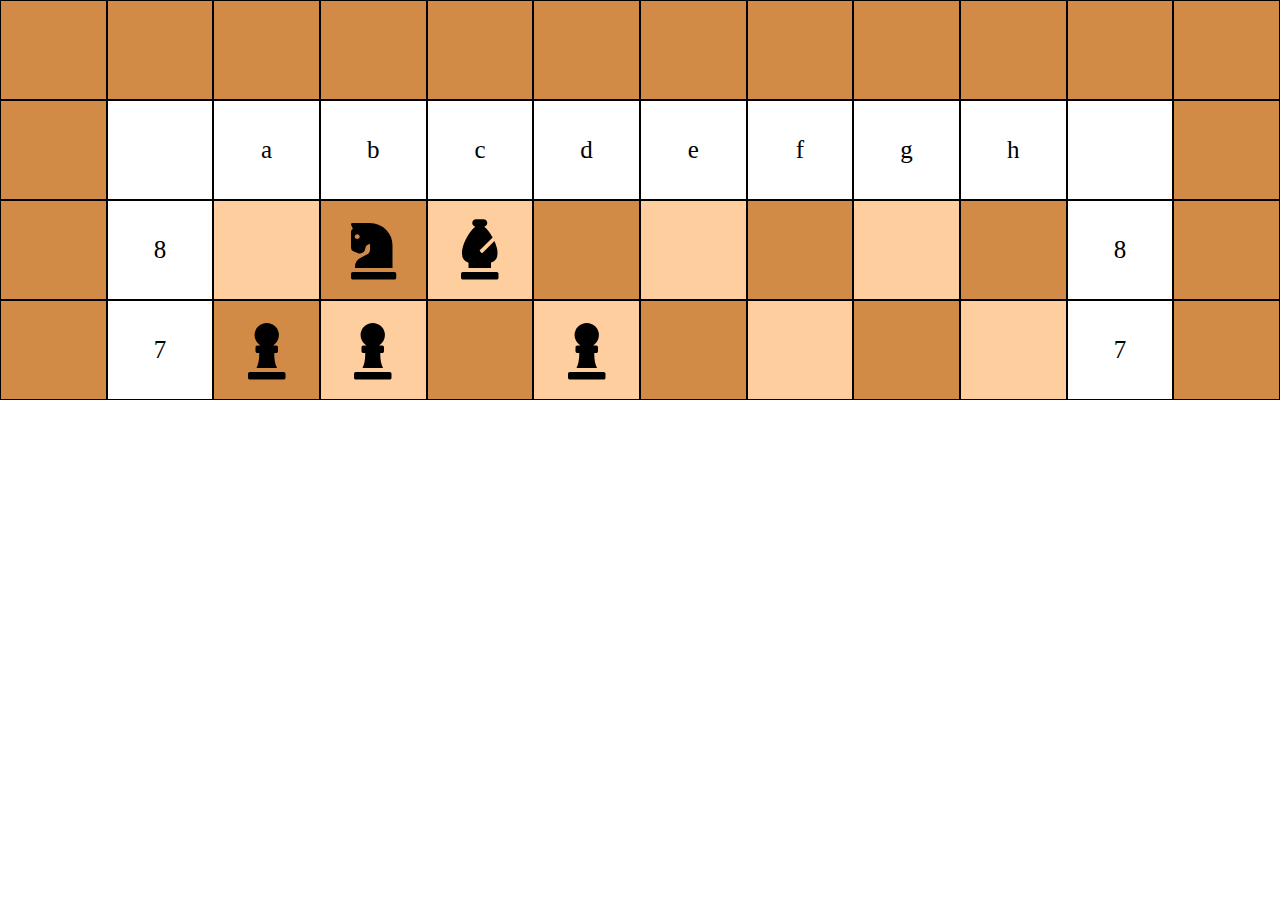
==== bonus/index.html @ dbd7940c "prime 4 righe realizzate" ====
<!DOCTYPE html>
<html lang="en">
<head>
    <meta charset="UTF-8">
    <meta http-equiv="X-UA-Compatible" content="IE=edge">
    <meta name="viewport" content="width=device-width, initial-scale=1.0">
    <link rel="stylesheet" href="https://cdnjs.cloudflare.com/ajax/libs/font-awesome/5.15.4/css/all.min.css" integrity="sha512-1ycn6IcaQQ40/MKBW2W4Rhis/DbILU74C1vSrLJxCq57o941Ym01SwNsOMqvEBFlcgUa6xLiPY/NS5R+E6ztJQ==" crossorigin="anonymous" referrerpolicy="no-referrer" />
    <link rel="stylesheet" href="./style.css">
    <link rel="stylesheet" href="../12bool.css">
    <title>Scacchi</title>
</head>
<body>
    <div class="row">
        <div class="col-1 brown"></div>
        <div class="col-1 brown"></div>
        <div class="col-1 brown"></div>
        <div class="col-1 brown"></div>
        <div class="col-1 brown"></div>
        <div class="col-1 brown"></div>
        <div class="col-1 brown"></div>
        <div class="col-1 brown"></div>
        <div class="col-1 brown"></div>
        <div class="col-1 brown"></div>
        <div class="col-1 brown"></div>
        <div class="col-1 brown"></div>
    </div>
    <div class="row">
        <div class="col-1 brown"></div>
        <div class="col-1 white"></div>
        <div class="col-1 white">
            <p>a</p>
        </div>
        <div class="col-1 white">
            <p>b</p>
        </div>
        <div class="col-1 white">
            <p>c</p>
        </div>
        <div class="col-1 white">
            <p>d</p>
        </div>
        <div class="col-1 white">
            <p>e</p>
        </div>
        <div class="col-1 white">
            <p>f</p>
        </div>
        <div class="col-1 white">
            <p>g</p>
        </div>
        <div class="col-1 white">
            <p>h</p>
        </div>
        <div class="col-1 white"></div>
        <div class="col-1 brown"></div>
    </div>
    <div class="row">
        <div class="col-1 brown"></div>
        <div class="col-1 white">
            <p>8</p>
        </div>
        <div class="col-1 beige"></div>
        <div class="col-1 brown">
            <i class="fas fa-chess-knight"></i>
        </div>
        <div class="col-1 beige">
            <i class="fas fa-chess-bishop"></i>
        </div>
        <div class="col-1 brown"></div>
        <div class="col-1 beige"></div>
        <div class="col-1 brown"></div>
        <div class="col-1 beige"></div>
        <div class="col-1 brown"></div>
        <div class="col-1 white">
            <p>8</p>
        </div>
        <div class="col-1 brown"></div>
    </div>
    <div class="row">
        <div class="col-1 brown"></div>
        <div class="col-1 white">
            <p>7</p>
        </div>
        <div class="col-1 brown">
            <i class="fas fa-chess-pawn"></i>
        </div>
        <div class="col-1 beige">
            <i class="fas fa-chess-pawn"></i>
        </div>
        <div class="col-1 brown"></div>
        <div class="col-1 beige">
            <i class="fas fa-chess-pawn"></i>
        </div>
        <div class="col-1 brown"></div>
        <div class="col-1 beige"></div>
        <div class="col-1 brown"></div>
        <div class="col-1 beige"></div>
        <div class="col-1 white">
            <p>7</p>
        </div>
        <div class="col-1 brown"></div>
    </div>
    
</body>
</html>
---- bonus/style.css ----
.col-1 {
    display: flex;
    align-items: center;
    justify-content: center;
    height: 100px;
    border: 1px solid black;
}
.brown {
    background-color: rgba(209, 139, 70, 1);
}
.white {
    background-color: white;
}
.beige {
    background-color: rgba(254, 206, 158, 1);
}
p{
    font-size: 25px;
}
i {
    font-size: 60px
}
---- 12bool.css ----
* {
    box-sizing: border-box;
    margin: 0;
    padding: 0;
  }
  
  
  .container {
    max-width: 1170px;
    margin: 0 auto;
  }
  
  .row {
    width: 100%;
    display: flex;
    flex-direction: row;
    flex-wrap: wrap;
  }
  
  [class^="col"] {
    padding: 0.5rem;
  }
  
  /* Extra small devices */
  .col {
    flex-grow: 1;
    flex-basis: 0;
    max-width: 100%;
  
  }
  
  
  .col-1 {
    /* width: calc((100% / 12) * 1); */
    flex-basis: calc((100% / 12) * 1);
    max-width: calc((100% / 12) * 1);
  }
  
  .col-2 {
    width: calc((100% / 12) * 2);
  }
  
  .col-3 {
    width: calc((100% / 12) * 3);
  }
  
  .col-4 {
    width: calc((100% / 12) * 4);
  }
  
  .col-5 {
    width: calc((100% / 12) * 5);
  }
  
  .col-6 {
    width: 50%;
  }
  
  .col-7 {
    width: calc((100% / 12) * 7);
  }
  
  .col-8 {
    width: calc((100% / 12) * 8);
  }
  
  .col-9 {
    width: calc((100% / 12) * 9);
  }
  
  .col-10 {
    width: calc((100% / 12) * 10);
  }
  
  .col-11 {
    width: calc((100% / 12) * 11);
  }
  
  .col-12 {
    width: 100%;
  }
  
  
  .col-offset-1 {
    margin-left: calc((100% / 12) * 1);
  }
  
  .col-offset-2 {
    margin-left: calc((100% / 12) * 2);
  }
  
  .col-offset-3 {
    margin-left: calc((100% / 12) * 3);
  }
  
  .col-offset-4 {
    margin-left: calc((100% / 12) * 4);
  }
  
  .col-offset-5 {
    margin-left: calc((100% / 12) * 5);
  }
  
  .col-offset-6 {
    margin-left: 50%;
  }
  
  .col-offset-7 {
    margin-left: calc((100% / 12) * 7);
  }
  
  .col-offset-8 {
    margin-left: calc((100% / 12) * 8);
  }
  
  .col-offset-9 {
    margin-left: calc((100% / 12) * 9);
  }
  
  .col-offset-10 {
    margin-left: calc((100% / 12) * 10);
  }
  
  .col-offset-11 {
    margin-left: calc((100% / 12) * 11);
  }
  
  /* Utility */
  
  .row_reverse {
    flex-direction: row-reverse;
  }
  
  .col_reverse {
    flex-direction: column-reverse;
  }
  
  .justify_start {
    justify-content: flex-start;
  }
  
  .justify_center {
    justify-content: center;
  }
  
  .justify_end {
    justify-content: flex-end;
  }
  
  .justify_between {
    justify-content: space-between;
  }
  
  .justify_around {
    justify-content: space-around;
  }
  
  .align_start {
    align-items: flex-start;
  }
  
  .align_center {
    align-items: center;
  }
  
  .align_end {
    align-items: flex-end;
  }
  
  .text_start {
    text-align: start;
  }
  
  .text_center {
    text-align: center;
  }
  
  .text_end {
    text-align: end;
  }
  
  .p_1 {
    padding: 1rem;
  }
  
  .p_2 {
    padding: 1.5;
  }
  
  .m_1 {
    margin: 1rem;
  }
  
  .m_2 {
    margin: 1.5;
  }
  
  .pl_1 {
    padding-left: 1rem;
  }
  .fx-center {
    display: flex;
    align-items: center;
    justify-content: center;
  }
  
  
  
  /* Small Devices */
  @media screen and (min-width: 568px) {
  
    .container {
      width: 540px;
    }
  
    .col-sm {
      flex-grow: 1;
      flex-basis: 0;
      max-width: 100%;
  
    }
  
    .col-sm-1 {
      /* width: calc((100% / 12) * 1); */
      flex-basis: calc((100% / 12) * 1);
      max-width: calc((100% / 12) * 1);
    }
  
    .col-sm-2 {
      width: calc((100% / 12) * 2);
    }
  
    .col-sm-3 {
      width: calc((100% / 12) * 3);
    }
  
    .col-sm-4 {
      width: calc((100% / 12) * 4);
    }
  
    .col-sm-5 {
      width: calc((100% / 12) * 5);
    }
  
    .col-sm-6 {
      width: 50%;
    }
  
    .col-sm-7 {
      width: calc((100% / 12) * 7);
    }
  
    .col-sm-8 {
      width: calc((100% / 12) * 8);
    }
  
    .col-sm-9 {
      width: calc((100% / 12) * 9);
    }
  
    .col-sm-10 {
      width: calc((100% / 12) * 10);
    }
  
    .col-sm-11 {
      width: calc((100% / 12) * 11);
    }
  
    .col-sm-12 {
      width: 100%;
    }
  
  
    .col-sm-offset-1 {
      margin-left: calc((100% / 12) * 1);
    }
  
    .col-sm-offset-2 {
      margin-left: calc((100% / 12) * 2);
    }
  
    .col-sm-offset-3 {
      margin-left: calc((100% / 12) * 3);
    }
  
    .col-sm-offset-4 {
      margin-left: calc((100% / 12) * 4);
    }
  
    .col-sm-offset-5 {
      margin-left: calc((100% / 12) * 5);
    }
  
    .col-sm-offset-6 {
      margin-left: 50%;
    }
  
    .col-sm-offset-7 {
      margin-left: calc((100% / 12) * 7);
    }
  
    .col-sm-offset-8 {
      margin-left: calc((100% / 12) * 8);
    }
  
    .col-sm-offset-9 {
      margin-left: calc((100% / 12) * 9);
    }
  
    .col-sm-offset-10 {
      margin-left: calc((100% / 12) * 10);
    }
  
    .col-sm-offset-11 {
      margin-left: calc((100% / 12) * 11);
    }
  
  
    /* Utility */
  
    .row_sm_reverse {
      flex-direction: row-reverse;
    }
  
    .col_sm_reverse {
      flex-direction: column-reverse;
    }
  
    .justify_sm_start {
      justify-content: flex-start;
    }
  
    .justify_sm_center {
      justify-content: center;
    }
  
    .justify_sm_end {
      justify-content: flex-end;
    }
  
    .justify_sm_between {
      justify-content: space-between;
    }
  
    .justify_sm_around {
      justify-content: space-around;
    }
  
    .align_sm_start {
      align-items: flex-start;
    }
  
    .align_sm_center {
      align-items: center;
    }
  
    .align_sm_end {
      align-items: flex-end;
    }
  
    .text_sm_start {
      text-align: start;
    }
  
    .text_sm_center {
      text-align: center;
    }
  
    .text_sm_end {
      text-align: end;
    }
  
  }
  
  /* Medium devices */
  
  @media screen and (min-width: 768px) {
    .container {
      width: 740px;
    }
  
    .col-md {
      flex-grow: 1;
      flex-basis: 0;
      max-width: 100%;
  
    }
  
    .col-md-1 {
      /* width: calc((100% / 12) * 1); */
      flex-basis: calc((100% / 12) * 1);
      max-width: calc((100% / 12) * 1);
    }
  
    .col-md-2 {
      width: calc((100% / 12) * 2);
    }
  
    .col-md-3 {
      width: calc((100% / 12) * 3);
    }
  
    .col-md-4 {
      width: calc((100% / 12) * 4);
    }
  
    .col-md-5 {
      width: calc((100% / 12) * 5);
    }
  
    .col-md-6 {
      width: 50%;
    }
  
    .col-md-7 {
      width: calc((100% / 12) * 7);
    }
  
    .col-md-8 {
      width: calc((100% / 12) * 8);
    }
  
    .col-md-9 {
      width: calc((100% / 12) * 9);
    }
  
    .col-md-10 {
      width: calc((100% / 12) * 10);
    }
  
    .col-md-11 {
      width: calc((100% / 12) * 11);
    }
  
    .col-md-12 {
      width: 100%;
    }
  
  
    .col-md-offset-1 {
      margin-left: calc((100% / 12) * 1);
    }
  
    .col-md-offset-2 {
      margin-left: calc((100% / 12) * 2);
    }
  
    .col-md-offset-3 {
      margin-left: calc((100% / 12) * 3);
    }
  
    .col-md-offset-4 {
      margin-left: calc((100% / 12) * 4);
    }
  
    .col-md-offset-5 {
      margin-left: calc((100% / 12) * 5);
    }
  
    .col-md-offset-6 {
      margin-left: 50%;
    }
  
    .col-md-offset-7 {
      margin-left: calc((100% / 12) * 7);
    }
  
    .col-md-offset-8 {
      margin-left: calc((100% / 12) * 8);
    }
  
    .col-md-offset-9 {
      margin-left: calc((100% / 12) * 9);
    }
  
    .col-md-offset-10 {
      margin-left: calc((100% / 12) * 10);
    }
  
    .col-md-offset-11 {
      margin-left: calc((100% / 12) * 11);
    }
  
    /* Utility */
  
    .row_md_reverse {
      flex-direction: row-reverse;
    }
  
    .col_md_reverse {
      flex-direction: column-reverse;
    }
  
    .justify_md_start {
      justify-content: flex-start;
    }
  
    .justify_md_center {
      justify-content: center;
    }
  
    .justify_md_end {
      justify-content: flex-end;
    }
  
    .justify_md_between {
      justify-content: space-between;
    }
  
    .justify_md_around {
      justify-content: space-around;
    }
  
    .align_md_start {
      align-items: flex-start;
    }
  
    .align_md_center {
      align-items: center;
    }
  
    .align_md_end {
      align-items: flex-end;
    }
  
    .text_md_start {
      text-align: start;
    }
  
    .text_md_center {
      text-align: center;
    }
  
    .text_md_end {
      text-align: end;
    }
  
  
  }
  
  
  /* Large devices */
  @media screen and (min-width: 1024px) {
  
    .container {
      width: 1000px;
    }
  
    .col-lg {
      flex-grow: 1;
      flex-basis: 0;
      max-width: 100%;
  
    }
  
  
    .col-lg-1 {
      /* width: calc((100% / 12) * 1); */
      flex-basis: calc((100% / 12) * 1);
      max-width: calc((100% / 12) * 1);
    }
  
    .col-lg-2 {
      width: calc((100% / 12) * 2);
    }
  
    .col-lg-3 {
      width: calc((100% / 12) * 3);
    }
  
    .col-lg-4 {
      width: calc((100% / 12) * 4);
    }
  
    .col-lg-5 {
      width: calc((100% / 12) * 5);
    }
  
    .col-lg-6 {
      width: 50%;
    }
  
    .col-lg-7 {
      width: calc((100% / 12) * 7);
    }
  
    .col-lg-8 {
      width: calc((100% / 12) * 8);
    }
  
    .col-lg-9 {
      width: calc((100% / 12) * 9);
    }
  
    .col-lg-10 {
      width: calc((100% / 12) * 10);
    }
  
    .col-lg-11 {
      width: calc((100% / 12) * 11);
    }
  
    .col-lg-12 {
      width: 100%;
    }
  
  
    .col-lg-offset-1 {
      margin-left: calc((100% / 12) * 1);
    }
  
    .col-lg-offset-2 {
      margin-left: calc((100% / 12) * 2);
    }
  
    .col-lg-offset-3 {
      margin-left: calc((100% / 12) * 3);
    }
  
    .col-lg-offset-4 {
      margin-left: calc((100% / 12) * 4);
    }
  
    .col-lg-offset-5 {
      margin-left: calc((100% / 12) * 5);
    }
  
    .col-lg-offset-6 {
      margin-left: 50%;
    }
  
    .col-lg-offset-7 {
      margin-left: calc((100% / 12) * 7);
    }
  
    .col-lg-offset-8 {
      margin-left: calc((100% / 12) * 8);
    }
  
    .col-lg-offset-9 {
      margin-left: calc((100% / 12) * 9);
    }
  
    .col-lg-offset-10 {
      margin-left: calc((100% / 12) * 10);
    }
  
    .col-lg-offset-11 {
      margin-left: calc((100% / 12) * 11);
    }
  
    /* Utility */
  
    .row_lg_reverse {
      flex-direction: row-reverse;
    }
  
    .col_lg_reverse {
      flex-direction: column-reverse;
    }
  
    .justify_lg_start {
      justify-content: flex-start;
    }
  
    .justify_lg_center {
      justify-content: center;
    }
  
    .justify_lg_end {
      justify-content: flex-end;
    }
  
    .justify_lg_between {
      justify-content: space-between;
    }
  
    .justify_lg_around {
      justify-content: space-around;
    }
  
    .align_lg_start {
      align-items: flex-start;
    }
  
    .align_lg_center {
      align-items: center;
    }
  
    .align_lg_end {
      align-items: flex-end;
    }
  
    .text_lg_start {
      text-align: start;
    }
  
    .text_lg_center {
      text-align: center;
    }
  
    .text_lg_end {
      text-align: end;
    }
  
  
  }
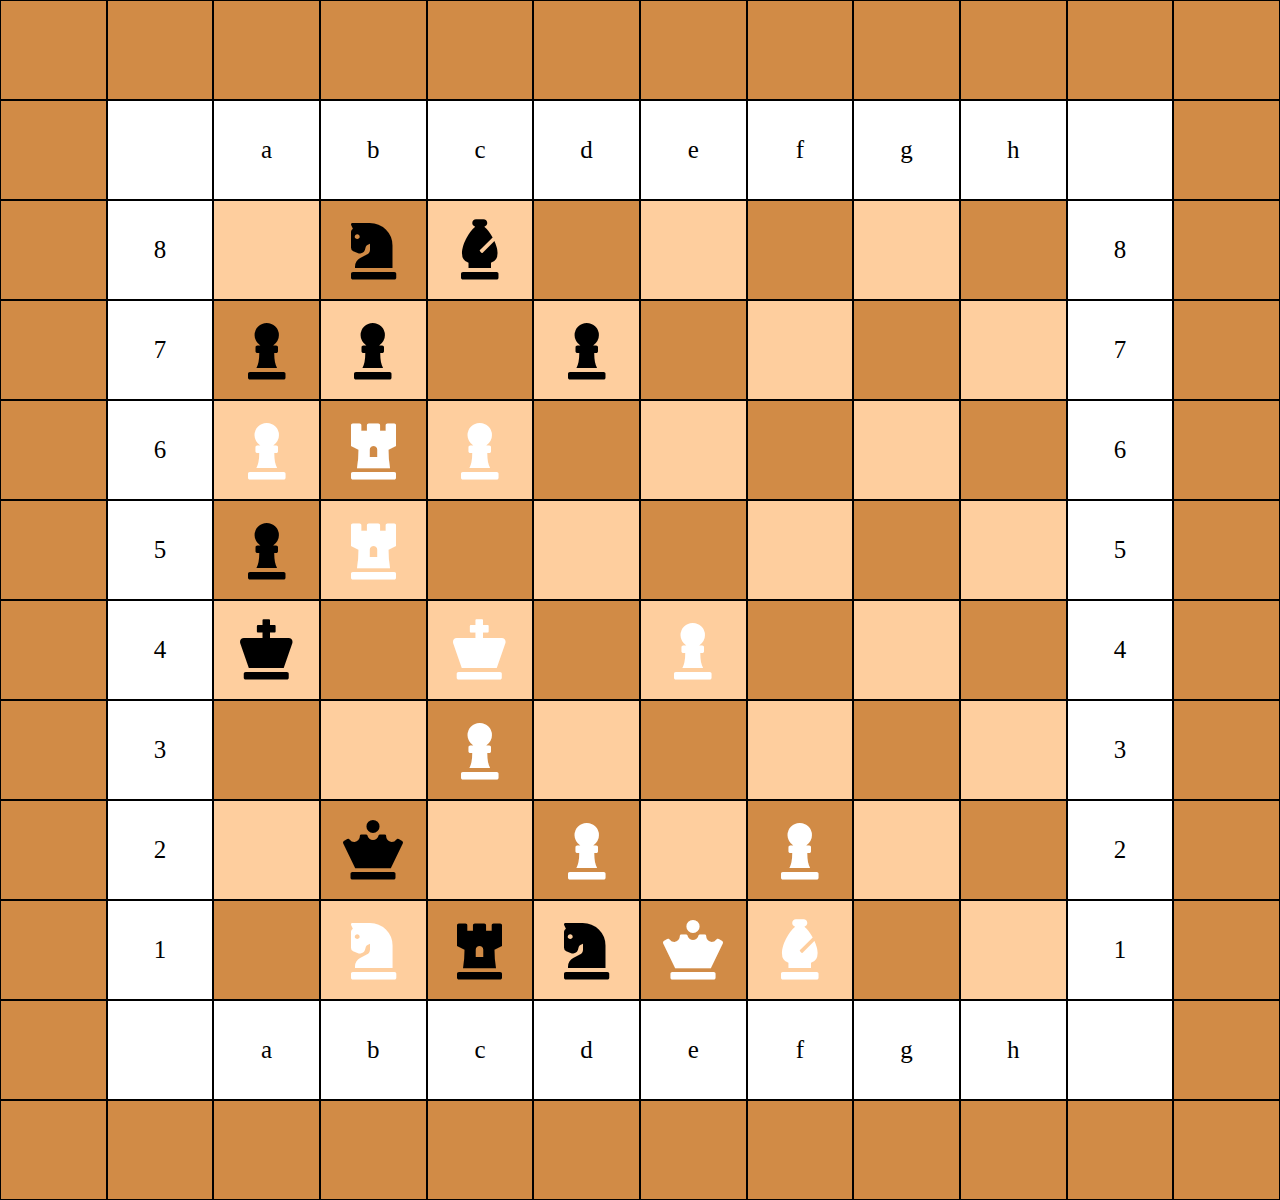
==== commit 0577cccc: "scacchiera completa" ====
--- a/bonus/index.html
+++ b/bonus/index.html
@@ -100,6 +100,193 @@
         </div>
         <div class="col-1 brown"></div>
     </div>
+    <div class="row">
+        <div class="col-1 brown"></div>
+        <div class="col-1 white">
+            <p>6</p>
+        </div>
+        <div class="col-1 beige">
+            <i class="fas fa-chess-pawn color"></i>
+        </div>
+        <div class="col-1 brown">
+            <i class="fas fa-chess-rook color"></i>
+        </div>
+        <div class="col-1 beige">
+            <i class="fas fa-chess-pawn color"></i>
+        </div>
+        <div class="col-1 brown"></div>
+        <div class="col-1 beige"></div>
+        <div class="col-1 brown"></div>
+        <div class="col-1 beige"></div>
+        <div class="col-1 brown"></div>
+        <div class="col-1 white">
+            <p>6</p>
+        </div>
+        <div class="col-1 brown"></div>
+    </div>
+    <div class="row">
+        <div class="col-1 brown"></div>
+        <div class="col-1 white">
+            <p>5</p>
+        </div>
+        <div class="col-1 brown">
+            <i class="fas fa-chess-pawn"></i>
+        </div>
+        <div class="col-1 beige">
+            <i class="fas fa-chess-rook color"></i>
+        </div>
+        <div class="col-1 brown"></div>
+        <div class="col-1 beige"></div>
+        <div class="col-1 brown"></div>
+        <div class="col-1 beige"></div>
+        <div class="col-1 brown"></div>
+        <div class="col-1 beige"></div>
+        <div class="col-1 white">
+            <p>5</p>
+        </div>
+        <div class="col-1 brown"></div>
+    </div>
+    <div class="row">
+        <div class="col-1 brown"></div>
+        <div class="col-1 white">
+            <p>4</p>
+        </div>
+        <div class="col-1 beige">
+            <i class="fas fa-chess-king"></i>
+        </div>
+        <div class="col-1 brown"></div>
+        <div class="col-1 beige">
+            <i class="fas fa-chess-king color"></i>
+        </div>
+        <div class="col-1 brown"></div>
+        <div class="col-1 beige">
+            <i class="fas fa-chess-pawn color"></i>
+        </div>
+        <div class="col-1 brown"></div>
+        <div class="col-1 beige"></div>
+        <div class="col-1 brown"></div>
+        <div class="col-1 white">
+            <p>4</p>
+        </div>
+        <div class="col-1 brown"></div>
+    </div>
+    <div class="row">
+        <div class="col-1 brown"></div>
+        <div class="col-1 white">
+            <p>3</p>
+        </div>
+        <div class="col-1 brown"></div>
+        <div class="col-1 beige"></div>
+        <div class="col-1 brown">
+            <i class="fas fa-chess-pawn color"></i>
+        </div>
+        <div class="col-1 beige"></div>
+        <div class="col-1 brown"></div>
+        <div class="col-1 beige"></div>
+        <div class="col-1 brown"></div>
+        <div class="col-1 beige"></div>
+        <div class="col-1 white">
+            <p>3</p>
+        </div>
+        <div class="col-1 brown"></div>
+    </div>
+    <div class="row">
+        <div class="col-1 brown"></div>
+        <div class="col-1 white">
+            <p>2</p>
+        </div>
+        <div class="col-1 beige"></div>
+        <div class="col-1 brown">
+            <i class="fas fa-chess-queen"></i>
+        </div>
+        <div class="col-1 beige"></div>
+        <div class="col-1 brown">
+            <i class="fas fa-chess-pawn color"></i>
+        </div>
+        <div class="col-1 beige"></div>
+        <div class="col-1 brown">
+            <i class="fas fa-chess-pawn color"></i>
+        </div>
+        <div class="col-1 beige"></div>
+        <div class="col-1 brown"></div>
+        <div class="col-1 white">
+            <p>2</p>
+        </div>
+        <div class="col-1 brown"></div>
+    </div>
+    <div class="row">
+        <div class="col-1 brown"></div>
+        <div class="col-1 white">
+            <p>1</p>
+        </div>
+        <div class="col-1 brown"></div>
+        <div class="col-1 beige">
+            <i class="fas fa-chess-knight color"></i>
+        </div>
+        <div class="col-1 brown">
+            <i class="fas fa-chess-rook"></i>
+        </div>
+        <div class="col-1 beige">
+            <i class="fas fa-chess-knight"></i>
+        </div>
+        <div class="col-1 brown">
+            <i class="fas fa-chess-queen color"></i>
+        </div>
+        <div class="col-1 beige">
+            <i class="fas fa-chess-bishop color"></i>
+        </div>
+        <div class="col-1 brown"></div>
+        <div class="col-1 beige"></div>
+        <div class="col-1 white">
+            <p>1</p>
+        </div>
+        <div class="col-1 brown"></div>
+    </div>
+    <div class="row">
+        <div class="col-1 brown"></div>
+        <div class="col-1 white"></div>
+        <div class="col-1 white">
+            <p>a</p>
+        </div>
+        <div class="col-1 white">
+            <p>b</p>
+        </div>
+        <div class="col-1 white">
+            <p>c</p>
+        </div>
+        <div class="col-1 white">
+            <p>d</p>
+        </div>
+        <div class="col-1 white">
+            <p>e</p>
+        </div>
+        <div class="col-1 white">
+            <p>f</p>
+        </div>
+        <div class="col-1 white">
+            <p>g</p>
+        </div>
+        <div class="col-1 white">
+            <p>h</p>
+        </div>
+        <div class="col-1 white"></div>
+        <div class="col-1 brown"></div>
+    </div>
+    <div class="row">
+        <div class="col-1 brown"></div>
+        <div class="col-1 brown"></div>
+        <div class="col-1 brown"></div>
+        <div class="col-1 brown"></div>
+        <div class="col-1 brown"></div>
+        <div class="col-1 brown"></div>
+        <div class="col-1 brown"></div>
+        <div class="col-1 brown"></div>
+        <div class="col-1 brown"></div>
+        <div class="col-1 brown"></div>
+        <div class="col-1 brown"></div>
+        <div class="col-1 brown"></div>
+    </div>
+    
     
 </body>
 </html>--- a/bonus/style.css
+++ b/bonus/style.css
@@ -19,4 +19,7 @@
 }
 i {
     font-size: 60px
+}
+.color {
+    color: white;
 }